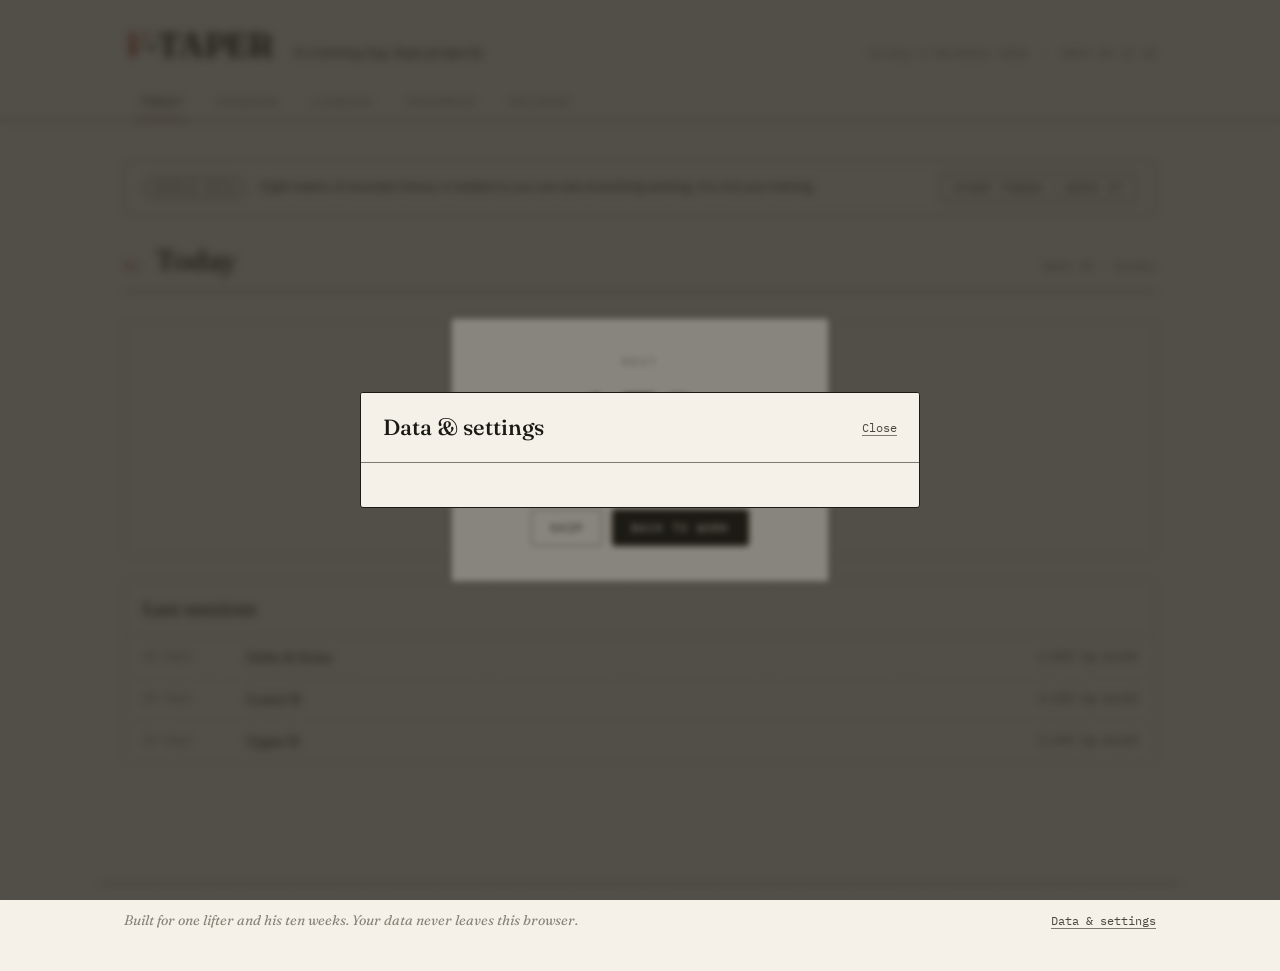
==== index.html @ 26469aaa "V-TAPER v1: training log with program, logbook, progress charts, PR board, rest timer" ====
<!DOCTYPE html>
<html lang="en">
<head>
<meta charset="UTF-8">
<meta name="viewport" content="width=device-width, initial-scale=1.0">
<title>V-TAPER — A Training Log</title>
<meta name="description" content="A ten-week V-taper training log. Sessions, records, and progress - kept on paper rules, run by a machine.">
<link rel="preconnect" href="https://fonts.googleapis.com">
<link rel="preconnect" href="https://fonts.gstatic.com" crossorigin>
<link href="https://fonts.googleapis.com/css2?family=Fraunces:opsz,wght@9..144,300;9..144,400;9..144,500;9..144,600&family=Archivo:wght@400;500;600;700&family=IBM+Plex+Mono:wght@400;500;600&display=swap" rel="stylesheet">
<link rel="stylesheet" href="styles.css">
<link rel="icon" href="data:image/svg+xml,<svg xmlns='http://www.w3.org/2000/svg' viewBox='0 0 100 100'><text y='.9em' font-size='90'>V</text></svg>">
</head>
<body>
<div class="grain" aria-hidden="true"></div>

<header class="masthead">
  <div class="masthead-inner">
    <div class="wordmark">
      <span class="wordmark-v">V</span><span class="wordmark-rest">-TAPER</span>
    </div>
    <p class="masthead-sub">A training log, kept properly</p>
    <div class="masthead-meta">
      <span id="today-line">—</span>
      <span class="dot">·</span>
      <span id="week-line">—</span>
    </div>
  </div>
  <nav class="tabs" id="tabs" role="tablist">
    <button class="tab is-active" data-view="today" role="tab">Today</button>
    <button class="tab" data-view="program" role="tab">Program</button>
    <button class="tab" data-view="log" role="tab">Logbook</button>
    <button class="tab" data-view="progress" role="tab">Progress</button>
    <button class="tab" data-view="records" role="tab">Records</button>
  </nav>
</header>

<main id="app" class="app"><!-- views render here --></main>

<footer class="colophon">
  <p>Built for one lifter and his ten weeks. Your data never leaves this browser.</p>
  <button class="linklike" id="data-menu-btn">Data &amp; settings</button>
</footer>

<div class="overlay" id="timer-overlay" hidden>
  <div class="timer-card">
    <p class="kicker">Rest</p>
    <div class="timer-face" id="timer-face">1:30</div>
    <div class="timer-presets" id="timer-presets"></div>
    <div class="timer-actions">
      <button class="btn ghost" id="timer-skip">Skip</button>
      <button class="btn" id="timer-close">Back to work</button>
    </div>
  </div>
</div>

<div class="overlay" id="data-overlay" hidden>
  <div class="sheet">
    <div class="sheet-head">
      <h2>Data &amp; settings</h2>
      <button class="linklike" id="data-close">Close</button>
    </div>
    <div class="sheet-body" id="data-sheet-body"></div>
  </div>
</div>

<script src="program.js"></script>
<script src="seed.js"></script>
<script src="app.js"></script>
</body>
</html>
---- styles.css ----
/* ————————————————————————————————————————
   V-TAPER — a training log, kept properly
   Paper, ink, hairlines. No chrome.
———————————————————————————————————————— */
:root {
  --paper: #f5f1e8;
  --paper-2: #efe9dc;
  --ink: #1c1a14;
  --ink-2: #4a463c;
  --ink-3: #8a8478;
  --line: rgba(28, 26, 20, 0.18);
  --line-strong: rgba(28, 26, 20, 0.55);
  --accent: #a4311c;
  --accent-soft: rgba(164, 49, 28, 0.08);
  --good: #3d6b35;
  --radius: 3px;
  --serif: "Fraunces", "Iowan Old Style", Georgia, serif;
  --sans: "Archivo", "Helvetica Neue", Arial, sans-serif;
  --mono: "IBM Plex Mono", "SFMono-Regular", Consolas, monospace;
  --ease: cubic-bezier(0.22, 1, 0.36, 1);
}

* { margin: 0; padding: 0; box-sizing: border-box; }
html { scroll-behavior: smooth; }
body {
  background: var(--paper);
  color: var(--ink);
  font-family: var(--sans);
  font-size: 16px;
  line-height: 1.5;
  -webkit-font-smoothing: antialiased;
}

/* paper grain — a whisper, not a texture pack */
.grain {
  position: fixed; inset: 0; pointer-events: none; z-index: 60;
  opacity: 0.5; mix-blend-mode: multiply;
  background-image: url("data:image/svg+xml,%3Csvg xmlns='http://www.w3.org/2000/svg' width='140' height='140'%3E%3Cfilter id='n'%3E%3CfeTurbulence type='fractalNoise' baseFrequency='0.9' numOctaves='2'/%3E%3CfeColorMatrix values='0 0 0 0 0 0 0 0 0 0 0 0 0 0 0 0 0 0 0.035 0'/%3E%3C/filter%3E%3Crect width='140' height='140' filter='url(%23n)'/%3E%3C/svg%3E");
}

::selection { background: var(--accent); color: var(--paper); }

/* ————— masthead ————— */
.masthead {
  border-bottom: 1px solid var(--line-strong);
  background: var(--paper);
  position: sticky; top: 0; z-index: 40;
}
.masthead-inner {
  max-width: 1080px; margin: 0 auto;
  padding: 28px 24px 18px;
  display: flex; align-items: baseline; gap: 20px; flex-wrap: wrap;
}
.wordmark {
  font-family: var(--serif);
  font-size: 34px; font-weight: 600; letter-spacing: -0.01em;
  line-height: 1;
}
.wordmark-v { color: var(--accent); font-style: italic; font-weight: 500; }
.masthead-sub {
  font-family: var(--serif); font-style: italic;
  color: var(--ink-2); font-size: 15px;
}
.masthead-meta {
  margin-left: auto;
  font-family: var(--mono); font-size: 12px; color: var(--ink-3);
  letter-spacing: 0.02em; text-align: right;
}
.masthead-meta .dot { margin: 0 6px; }

.tabs {
  max-width: 1080px; margin: 0 auto; padding: 0 24px;
  display: flex; gap: 2px; overflow-x: auto;
  scrollbar-width: none;
}
.tabs::-webkit-scrollbar { display: none; }
.tab {
  appearance: none; background: none; border: none; cursor: pointer;
  font-family: var(--mono); font-size: 12px; letter-spacing: 0.14em;
  text-transform: uppercase; color: var(--ink-3);
  padding: 12px 16px 11px; position: relative; white-space: nowrap;
  transition: color 180ms var(--ease);
}
.tab::after {
  content: ""; position: absolute; left: 12px; right: 12px; bottom: -1px;
  height: 2px; background: var(--accent);
  transform: scaleX(0); transform-origin: left;
  transition: transform 240ms var(--ease);
}
.tab:hover { color: var(--ink); }
.tab.is-active { color: var(--ink); }
.tab.is-active::after { transform: scaleX(1); }

/* ————— layout ————— */
.app { max-width: 1080px; margin: 0 auto; padding: 40px 24px 120px; }
.view { animation: viewin 420ms var(--ease) both; }
@keyframes viewin {
  from { opacity: 0; transform: translateY(10px); }
  to { opacity: 1; transform: none; }
}

.section-head {
  display: flex; align-items: baseline; gap: 16px;
  border-bottom: 1px solid var(--line-strong);
  padding-bottom: 10px; margin-bottom: 28px;
}
.section-num {
  font-family: var(--mono); font-size: 12px; color: var(--accent);
  letter-spacing: 0.1em;
}
.section-title {
  font-family: var(--serif); font-weight: 500; font-size: 28px;
  letter-spacing: -0.01em;
}
.section-note {
  margin-left: auto; font-family: var(--mono); font-size: 12px;
  color: var(--ink-3); text-align: right;
}

.kicker {
  font-family: var(--mono); font-size: 11px; letter-spacing: 0.18em;
  text-transform: uppercase; color: var(--ink-3);
}

/* ————— panels ————— */
.panel {
  border: 1px solid var(--line);
  border-radius: var(--radius);
  background: var(--paper);
}
.panel + .panel { margin-top: 16px; }
.panel-head {
  display: flex; align-items: baseline; gap: 12px;
  padding: 14px 18px; border-bottom: 1px solid var(--line);
}
.panel-title { font-family: var(--serif); font-size: 18px; font-weight: 500; }
.panel-aside { margin-left: auto; font-family: var(--mono); font-size: 11px; color: var(--ink-3); }

/* ————— buttons ————— */
.btn {
  appearance: none; cursor: pointer;
  font-family: var(--mono); font-size: 12px; letter-spacing: 0.1em;
  text-transform: uppercase;
  background: var(--ink); color: var(--paper);
  border: 1px solid var(--ink); border-radius: var(--radius);
  padding: 10px 18px;
  transition: background 160ms var(--ease), color 160ms var(--ease), transform 120ms var(--ease);
}
.btn:hover { background: var(--accent); border-color: var(--accent); }
.btn:active { transform: translateY(1px); }
.btn.ghost { background: transparent; color: var(--ink); border-color: var(--line-strong); }
.btn.ghost:hover { background: var(--ink); color: var(--paper); border-color: var(--ink); }
.btn.small { padding: 6px 12px; font-size: 11px; }
.btn[disabled] { opacity: 0.35; pointer-events: none; }
.linklike {
  appearance: none; background: none; border: none; cursor: pointer;
  font-family: var(--mono); font-size: 12px; color: var(--ink-2);
  text-decoration: underline; text-underline-offset: 3px;
  text-decoration-color: var(--line-strong);
}
.linklike:hover { color: var(--accent); text-decoration-color: var(--accent); }

/* ————— today: exercise table ————— */
.session-banner {
  display: flex; align-items: baseline; gap: 18px; flex-wrap: wrap;
  margin-bottom: 24px;
}
.session-name { font-family: var(--serif); font-size: 40px; font-weight: 300; letter-spacing: -0.02em; line-height: 1.05; }
.session-name em { font-style: italic; color: var(--accent); }
.session-facts { font-family: var(--mono); font-size: 12px; color: var(--ink-2); }
.session-facts b { color: var(--ink); font-weight: 600; }

.ex-list { display: flex; flex-direction: column; gap: 14px; }
.ex-card {
  border: 1px solid var(--line); border-radius: var(--radius);
  background: var(--paper);
  transition: border-color 200ms var(--ease), background 300ms var(--ease);
}
.ex-card.done { background: var(--paper-2); border-color: var(--line); }
.ex-card.done .ex-name { color: var(--ink-3); }
.ex-top {
  display: flex; align-items: baseline; gap: 14px;
  padding: 16px 18px 12px;
}
.ex-index {
  font-family: var(--mono); font-size: 12px; color: var(--accent);
  min-width: 26px;
}
.ex-name { font-family: var(--serif); font-size: 20px; font-weight: 500; transition: color 200ms; }
.ex-target { margin-left: auto; font-family: var(--mono); font-size: 12px; color: var(--ink-2); white-space: nowrap; }
.ex-pr { font-family: var(--mono); font-size: 11px; color: var(--good); white-space: nowrap; }

.set-rows { border-top: 1px solid var(--line); }
.set-row {
  display: grid;
  grid-template-columns: 44px 1fr 1fr 1fr 52px;
  gap: 8px; align-items: center;
  padding: 8px 18px;
  border-bottom: 1px solid var(--line);
  transition: background 200ms var(--ease);
}
.set-row:last-child { border-bottom: none; }
.set-row.head {
  padding: 6px 18px;
  font-family: var(--mono); font-size: 10px; letter-spacing: 0.14em;
  text-transform: uppercase; color: var(--ink-3);
}
.set-row.logged { background: rgba(61, 107, 53, 0.06); }
.set-label { font-family: var(--mono); font-size: 12px; color: var(--ink-3); }
.set-row.logged .set-label { color: var(--good); }
.set-prev { font-family: var(--mono); font-size: 12px; color: var(--ink-3); }
.set-input {
  width: 100%; max-width: 90px;
  font-family: var(--mono); font-size: 14px; color: var(--ink);
  background: transparent;
  border: none; border-bottom: 1px solid var(--line);
  padding: 4px 2px; text-align: right;
  transition: border-color 160ms;
}
.set-input:focus { outline: none; border-bottom-color: var(--accent); }
.set-input::placeholder { color: var(--ink-3); opacity: 0.6; }
.set-check {
  appearance: none; cursor: pointer; justify-self: end;
  width: 26px; height: 26px; border-radius: 50%;
  border: 1px solid var(--line-strong); background: transparent;
  display: grid; place-items: center;
  transition: all 180ms var(--ease);
}
.set-check svg { width: 12px; height: 12px; stroke: var(--paper); stroke-width: 3; fill: none; opacity: 0; transform: scale(0.4); transition: all 200ms var(--ease); }
.set-check.on { background: var(--good); border-color: var(--good); }
.set-check.on svg { opacity: 1; transform: scale(1); }
.set-check:hover { border-color: var(--good); }

.ex-notes { padding: 10px 18px 14px; display: flex; gap: 10px; align-items: center; }
.ex-notes input {
  flex: 1; background: transparent; border: none;
  border-bottom: 1px dashed var(--line);
  font-family: var(--serif); font-style: italic; font-size: 14px; color: var(--ink-2);
  padding: 4px 2px;
}
.ex-notes input:focus { outline: none; border-bottom-color: var(--accent); }
.ex-notes input::placeholder { color: var(--ink-3); }

.session-bar {
  position: sticky; bottom: 0; z-index: 30;
  margin-top: 28px;
  border: 1px solid var(--ink); border-radius: var(--radius);
  background: var(--paper);
  display: flex; align-items: center; gap: 16px;
  padding: 14px 18px;
  box-shadow: 0 -8px 24px rgba(28,26,20,0.08);
}
.session-progress { font-family: var(--mono); font-size: 12px; color: var(--ink-2); }
.session-progress b { color: var(--ink); }
.session-bar .btn { margin-left: auto; }

.rest-day {
  border: 1px solid var(--line); border-radius: var(--radius);
  padding: 64px 32px; text-align: center;
}
.rest-day h3 { font-family: var(--serif); font-weight: 300; font-size: 34px; letter-spacing: -0.01em; margin-bottom: 10px; }
.rest-day h3 em { color: var(--accent); }
.rest-day p { color: var(--ink-2); font-size: 15px; max-width: 46ch; margin: 0 auto; }

/* ————— program view ————— */
.week-grid { display: grid; grid-template-columns: repeat(7, 1fr); gap: 10px; }
.day-cell {
  border: 1px solid var(--line); border-radius: var(--radius);
  padding: 14px 12px; min-height: 130px;
  display: flex; flex-direction: column; gap: 6px;
  transition: border-color 180ms var(--ease), transform 180ms var(--ease);
  cursor: pointer; background: var(--paper);
}
.day-cell:hover { border-color: var(--line-strong); transform: translateY(-2px); }
.day-cell.today { border-color: var(--accent); border-width: 1px; box-shadow: inset 0 0 0 1px var(--accent); }
.day-cell.rest { background: var(--paper-2); }
.day-dow { font-family: var(--mono); font-size: 10px; letter-spacing: 0.16em; text-transform: uppercase; color: var(--ink-3); }
.day-name { font-family: var(--serif); font-size: 16px; font-weight: 500; line-height: 1.2; }
.day-focus { font-family: var(--mono); font-size: 10px; color: var(--ink-3); margin-top: auto; }
.day-cell.rest .day-name { color: var(--ink-3); font-style: italic; }

.program-detail { margin-top: 24px; }
.program-detail .ex-line {
  display: flex; gap: 14px; align-items: baseline;
  padding: 10px 0; border-bottom: 1px solid var(--line);
}
.program-detail .ex-line .n { font-family: var(--mono); font-size: 11px; color: var(--accent); min-width: 24px; }
.program-detail .ex-line .nm { font-family: var(--serif); font-size: 17px; }
.program-detail .ex-line .tg { margin-left: auto; font-family: var(--mono); font-size: 12px; color: var(--ink-2); }

/* ————— logbook ————— */
.log-entry { border: 1px solid var(--line); border-radius: var(--radius); margin-bottom: 12px; overflow: hidden; }
.log-entry-head {
  width: 100%; appearance: none; background: none; border: none; cursor: pointer;
  display: flex; align-items: baseline; gap: 14px;
  padding: 16px 18px; text-align: left;
  transition: background 160ms;
}
.log-entry-head:hover { background: var(--paper-2); }
.log-date { font-family: var(--mono); font-size: 12px; color: var(--ink-3); min-width: 92px; }
.log-name { font-family: var(--serif); font-size: 18px; font-weight: 500; }
.log-vol { margin-left: auto; font-family: var(--mono); font-size: 12px; color: var(--ink-2); }
.log-badge { font-family: var(--mono); font-size: 10px; letter-spacing: 0.1em; color: var(--good); border: 1px solid var(--good); border-radius: 20px; padding: 2px 8px; text-transform: uppercase; }
.log-badge.pr { color: var(--accent); border-color: var(--accent); }
.log-body { border-top: 1px solid var(--line); padding: 6px 18px 14px; display: none; }
.log-entry.open .log-body { display: block; }
.log-ex-line { display: flex; gap: 12px; padding: 7px 0; border-bottom: 1px dashed var(--line); font-size: 14px; }
.log-ex-line:last-child { border-bottom: none; }
.log-ex-line .nm { font-family: var(--serif); }
.log-ex-line .sets { margin-left: auto; font-family: var(--mono); font-size: 12px; color: var(--ink-2); }

/* ————— progress ————— */
.chart-block { border: 1px solid var(--line); border-radius: var(--radius); padding: 20px; margin-bottom: 18px; }
.chart-block h4 { font-family: var(--serif); font-size: 18px; font-weight: 500; margin-bottom: 2px; }
.chart-block .chart-sub { font-family: var(--mono); font-size: 11px; color: var(--ink-3); margin-bottom: 16px; }
.chart-svg { width: 100%; height: auto; display: block; }
.chart-svg text { font-family: var(--mono); font-size: 10px; fill: var(--ink-3); }
.chart-svg .axis { stroke: var(--line-strong); stroke-width: 1; }
.chart-svg .grid-line { stroke: var(--line); stroke-width: 1; stroke-dasharray: 2 4; }
.chart-svg .data-line { stroke: var(--accent); stroke-width: 2; fill: none; }
.chart-svg .data-area { fill: var(--accent); opacity: 0.07; }
.chart-svg .data-dot { fill: var(--paper); stroke: var(--accent); stroke-width: 2; }
.chart-svg .bar { fill: var(--ink); transition: opacity 150ms; }
.chart-svg .bar:hover { opacity: 0.7; }
.chart-svg .bar.accent { fill: var(--accent); }
.chart-tip {
  position: fixed; z-index: 80; pointer-events: none;
  background: var(--ink); color: var(--paper);
  font-family: var(--mono); font-size: 11px;
  padding: 6px 10px; border-radius: var(--radius);
  opacity: 0; transform: translateY(4px);
  transition: opacity 140ms, transform 140ms;
}
.chart-tip.show { opacity: 1; transform: none; }

.picker-row { display: flex; gap: 8px; flex-wrap: wrap; margin-bottom: 18px; }
.chip {
  appearance: none; cursor: pointer;
  font-family: var(--mono); font-size: 11px; letter-spacing: 0.06em;
  border: 1px solid var(--line); border-radius: 20px;
  background: transparent; color: var(--ink-2);
  padding: 6px 14px;
  transition: all 160ms var(--ease);
}
.chip:hover { border-color: var(--line-strong); color: var(--ink); }
.chip.on { background: var(--ink); color: var(--paper); border-color: var(--ink); }

.stat-strip { display: grid; grid-template-columns: repeat(4, 1fr); border: 1px solid var(--line); border-radius: var(--radius); margin-bottom: 24px; }
.stat-cell { padding: 18px; border-right: 1px solid var(--line); }
.stat-cell:last-child { border-right: none; }
.stat-num { font-family: var(--serif); font-size: 32px; font-weight: 400; letter-spacing: -0.02em; line-height: 1.1; }
.stat-num small { font-size: 15px; color: var(--ink-3); }
.stat-lab { font-family: var(--mono); font-size: 10px; letter-spacing: 0.14em; text-transform: uppercase; color: var(--ink-3); margin-top: 4px; }

/* ————— records ————— */
.pr-grid { display: grid; grid-template-columns: repeat(auto-fill, minmax(240px, 1fr)); gap: 12px; }
.pr-card {
  border: 1px solid var(--line); border-radius: var(--radius);
  padding: 18px; position: relative;
  transition: transform 180ms var(--ease), border-color 180ms var(--ease);
}
.pr-card:hover { transform: translateY(-2px); border-color: var(--line-strong); }
.pr-ex { font-family: var(--serif); font-size: 17px; font-weight: 500; margin-bottom: 8px; }
.pr-val { font-family: var(--serif); font-size: 34px; font-weight: 300; letter-spacing: -0.02em; }
.pr-val small { font-size: 14px; color: var(--ink-3); font-family: var(--mono); letter-spacing: 0; }
.pr-when { font-family: var(--mono); font-size: 10px; color: var(--ink-3); margin-top: 6px; }
.pr-stamp {
  position: absolute; top: 12px; right: 12px;
  font-family: var(--mono); font-size: 9px; letter-spacing: 0.12em;
  text-transform: uppercase; color: var(--accent);
  border: 1px solid var(--accent); border-radius: 20px; padding: 2px 8px;
  transform: rotate(6deg);
}

/* ————— overlays ————— */
.overlay {
  position: fixed; inset: 0; z-index: 90;
  background: rgba(28, 26, 20, 0.5);
  backdrop-filter: blur(3px);
  display: grid; place-items: center; padding: 20px;
  animation: fadein 200ms var(--ease);
}
@keyframes fadein { from { opacity: 0; } }
.timer-card {
  background: var(--paper); border-radius: var(--radius);
  border: 1px solid var(--ink);
  padding: 36px 44px; text-align: center;
  animation: pop 280ms var(--ease);
  max-width: 380px; width: 100%;
}
@keyframes pop { from { opacity: 0; transform: scale(0.94) translateY(8px); } }
.timer-face {
  font-family: var(--serif); font-size: 84px; font-weight: 300;
  letter-spacing: -0.03em; line-height: 1; margin: 10px 0 22px;
  font-variant-numeric: tabular-nums;
}
.timer-face.urgent { color: var(--accent); }
.timer-presets { display: flex; gap: 8px; justify-content: center; margin-bottom: 22px; flex-wrap: wrap; }
.timer-actions { display: flex; gap: 10px; justify-content: center; }

.sheet {
  background: var(--paper); border: 1px solid var(--ink); border-radius: var(--radius);
  width: 100%; max-width: 560px; max-height: 84vh; overflow: auto;
  animation: pop 280ms var(--ease);
}
.sheet-head {
  display: flex; align-items: center; justify-content: space-between;
  padding: 18px 22px; border-bottom: 1px solid var(--line-strong);
  position: sticky; top: 0; background: var(--paper);
}
.sheet-head h2 { font-family: var(--serif); font-weight: 500; font-size: 22px; }
.sheet-body { padding: 22px; }
.sheet-body h5 { font-family: var(--mono); font-size: 11px; letter-spacing: 0.16em; text-transform: uppercase; color: var(--ink-3); margin: 22px 0 10px; }
.sheet-body h5:first-child { margin-top: 0; }
.sheet-body p { font-size: 14px; color: var(--ink-2); margin-bottom: 10px; }
.sheet-row { display: flex; gap: 10px; align-items: center; margin-bottom: 10px; flex-wrap: wrap; }
.sheet-row input[type="date"], .sheet-row input[type="number"] {
  font-family: var(--mono); font-size: 13px; padding: 8px 10px;
  border: 1px solid var(--line-strong); border-radius: var(--radius); background: var(--paper); color: var(--ink);
}
.danger { color: var(--accent); }

.sample-banner {
  border: 1px dashed var(--line-strong); border-radius: var(--radius);
  padding: 12px 18px; margin-bottom: 24px;
  display: flex; gap: 14px; align-items: center; flex-wrap: wrap;
  font-size: 13px; color: var(--ink-2);
}
.sample-banner .tag {
  font-family: var(--mono); font-size: 10px; letter-spacing: 0.14em; text-transform: uppercase;
  border: 1px solid var(--ink-2); border-radius: 20px; padding: 2px 10px; color: var(--ink-2);
  white-space: nowrap;
}
.sample-banner button { margin-left: auto; }

/* ————— colophon ————— */
.colophon {
  border-top: 1px solid var(--line-strong);
  max-width: 1080px; margin: 0 auto; padding: 26px 24px 40px;
  display: flex; align-items: baseline; gap: 18px; flex-wrap: wrap;
}
.colophon p { font-family: var(--serif); font-style: italic; font-size: 14px; color: var(--ink-3); }
.colophon .linklike { margin-left: auto; }

/* ————— empty states ————— */
.empty {
  border: 1px dashed var(--line-strong); border-radius: var(--radius);
  padding: 56px 32px; text-align: center; color: var(--ink-3);
}
.empty .big { font-family: var(--serif); font-style: italic; font-size: 22px; margin-bottom: 8px; color: var(--ink-2); }

/* ————— responsive ————— */
@media (max-width: 860px) {
  .week-grid { grid-template-columns: repeat(2, 1fr); }
  .stat-strip { grid-template-columns: repeat(2, 1fr); }
  .stat-cell:nth-child(2) { border-right: none; }
  .stat-cell:nth-child(1), .stat-cell:nth-child(2) { border-bottom: 1px solid var(--line); }
  .masthead-meta { display: none; }
  .session-name { font-size: 30px; }
}
@media (max-width: 640px) {
  .app { padding: 28px 14px 100px; }
  .masthead-inner { padding: 20px 14px 14px; }
  .tabs { padding: 0 14px; }
  .wordmark { font-size: 27px; }
  .set-row { grid-template-columns: 34px 1fr 1fr 44px; }
  .set-row .set-prev { display: none; }
  .set-row.head .set-prev-lab { display: none; }
  .week-grid { grid-template-columns: 1fr 1fr; }
  .timer-face { font-size: 64px; }
  .session-bar { flex-wrap: wrap; }
  .session-bar .btn { margin-left: 0; width: 100%; }
}

@media (prefers-reduced-motion: reduce) {
  *, *::before, *::after { animation-duration: 0.01ms !important; transition-duration: 0.01ms !important; }
}
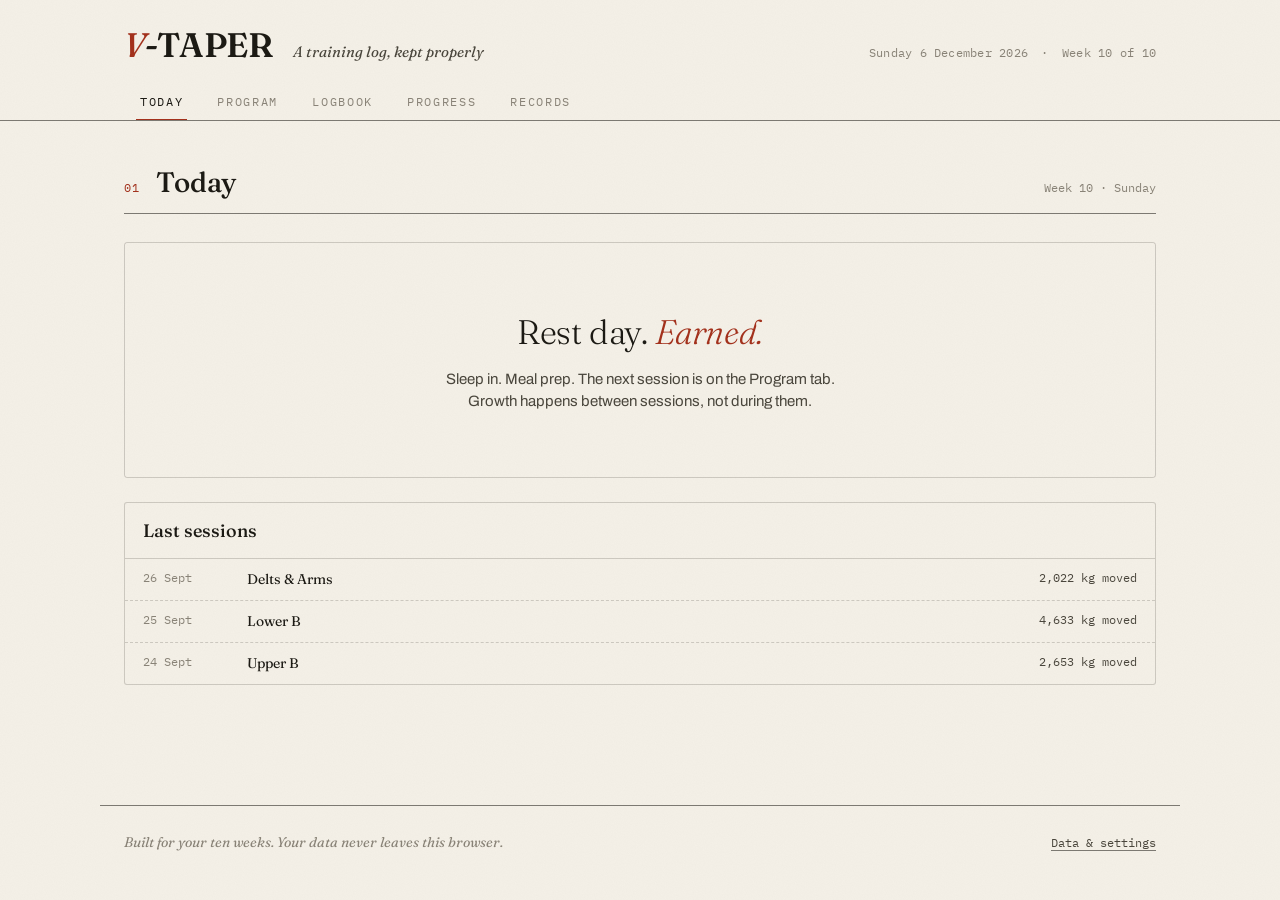
==== commit 13824e02: "De-personalize: generic template framing, remove sample-data banners, neutral seed history" ====
--- a/index.html
+++ b/index.html
@@ -38,7 +38,7 @@
 <main id="app" class="app"><!-- views render here --></main>
 
 <footer class="colophon">
-  <p>Built for one lifter and his ten weeks. Your data never leaves this browser.</p>
+  <p>Built for your ten weeks. Your data never leaves this browser.</p>
   <button class="linklike" id="data-menu-btn">Data &amp; settings</button>
 </footer>
 
--- a/styles.css
+++ b/styles.css
@@ -475,3 +475,6 @@
 @media (prefers-reduced-motion: reduce) {
   *, *::before, *::after { animation-duration: 0.01ms !important; transition-duration: 0.01ms !important; }
 }
+
+/* hidden attribute must beat display:grid on overlays */
+.overlay[hidden] { display: none !important; }
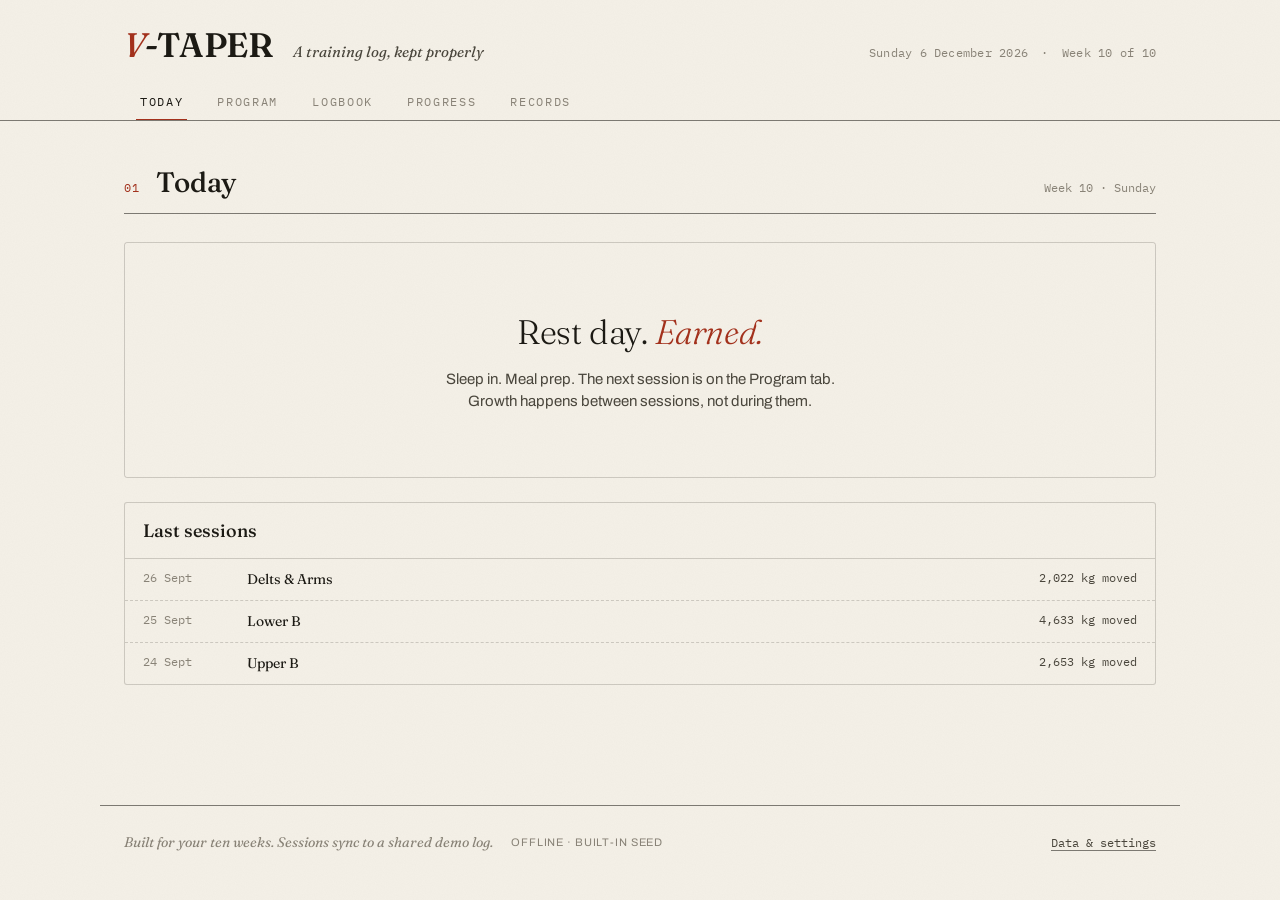
==== commit 267d8cff: "Shared-log backend: Supabase sync with seed fallback, live/offline data label, honest colophon" ====
--- a/index.html
+++ b/index.html
@@ -38,7 +38,8 @@
 <main id="app" class="app"><!-- views render here --></main>
 
 <footer class="colophon">
-  <p>Built for your ten weeks. Your data never leaves this browser.</p>
+  <p>Built for your ten weeks. Sessions sync to a shared demo log.</p>
+  <span id="data-label" class="data-label">Offline &middot; built-in seed</span>
   <button class="linklike" id="data-menu-btn">Data &amp; settings</button>
 </footer>
 
--- a/styles.css
+++ b/styles.css
@@ -441,6 +441,8 @@
 }
 .colophon p { font-family: var(--serif); font-style: italic; font-size: 14px; color: var(--ink-3); }
 .colophon .linklike { margin-left: auto; }
+.data-label { font-size: 11px; letter-spacing: .08em; text-transform: uppercase; color: var(--ink-3); align-self: center; }
+.data-label.live { color: var(--accent); }
 
 /* ————— empty states ————— */
 .empty {
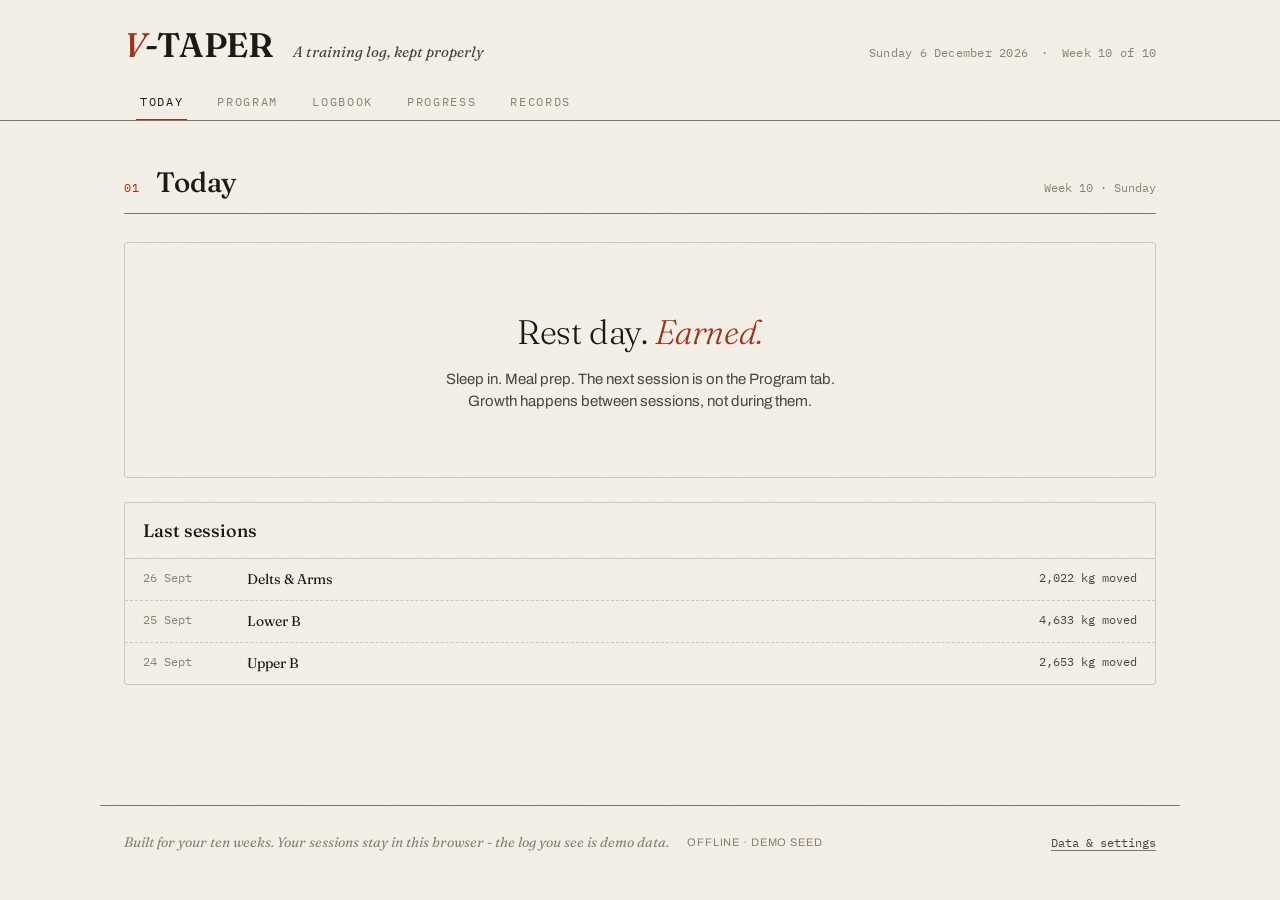
==== commit 48cbe6cc: "Privacy retrofit: personal entries stay local-only; public API serves demo rows only (anon write rem" ====
--- a/index.html
+++ b/index.html
@@ -38,8 +38,8 @@
 <main id="app" class="app"><!-- views render here --></main>
 
 <footer class="colophon">
-  <p>Built for your ten weeks. Sessions sync to a shared demo log.</p>
-  <span id="data-label" class="data-label">Offline &middot; built-in seed</span>
+  <p>Built for your ten weeks. Your sessions stay in this browser - the log you see is demo data.</p>
+  <span id="data-label" class="data-label">Offline &middot; demo seed</span>
   <button class="linklike" id="data-menu-btn">Data &amp; settings</button>
 </footer>
 
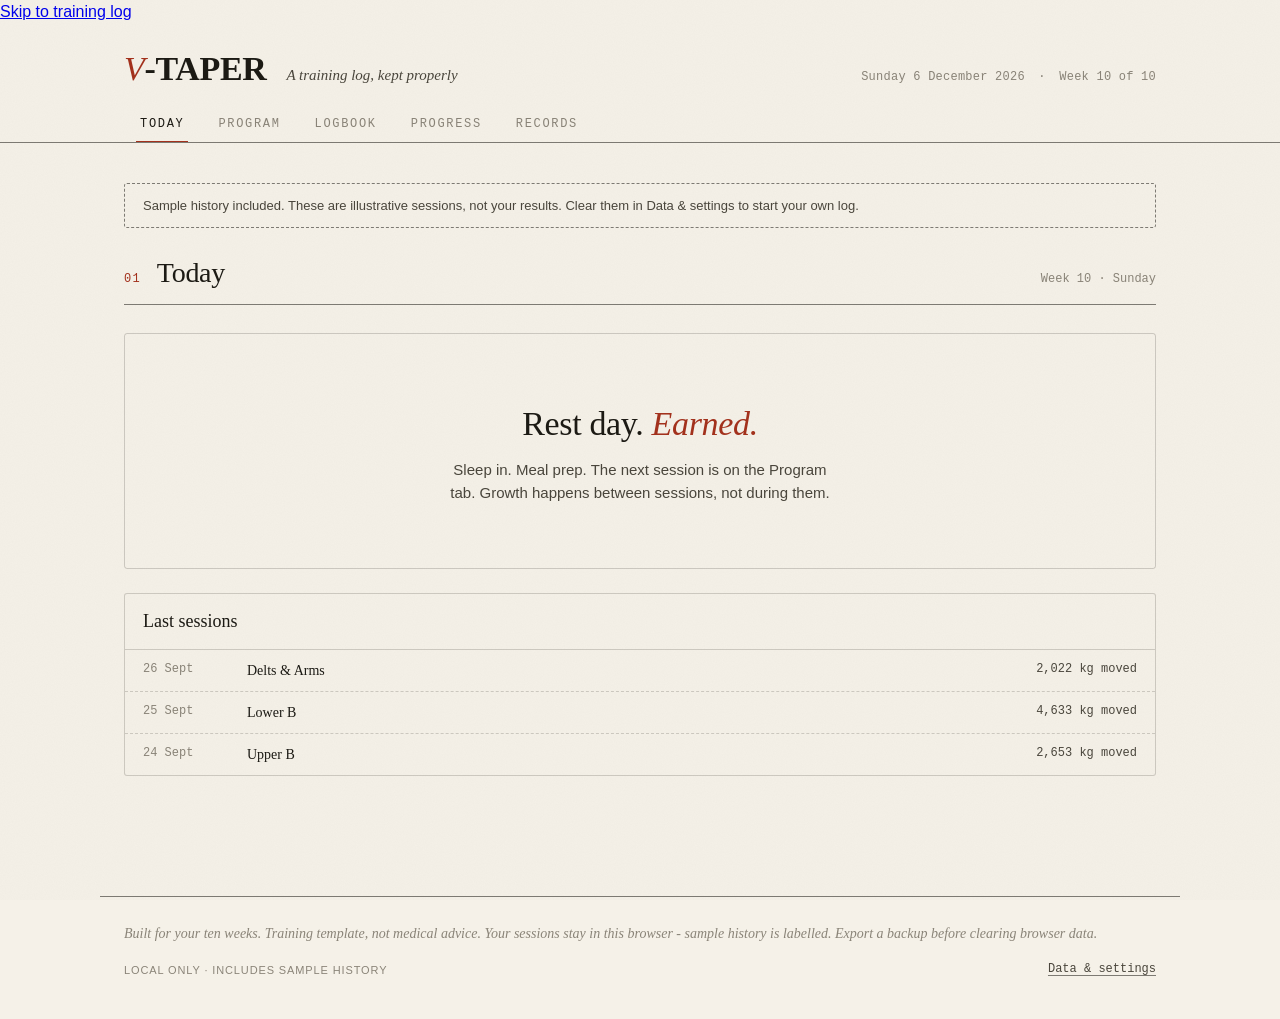
==== commit d0ad1ff4: "Make training data local and reliable" ====
--- a/index.html
+++ b/index.html
@@ -4,14 +4,21 @@
 <meta charset="UTF-8">
 <meta name="viewport" content="width=device-width, initial-scale=1.0">
 <title>V-TAPER — A Training Log</title>
+<link rel="canonical" href="https://aditya2375.github.io/v-taper/">
+<meta name="referrer" content="no-referrer">
+<meta http-equiv="Content-Security-Policy" content="default-src 'self'; script-src 'self'; style-src 'self' 'unsafe-inline'; font-src 'self' data:; img-src 'self' data:; connect-src 'none'; object-src 'none'; base-uri 'self'; form-action 'none'">
+<meta property="og:title" content="V-TAPER / A training log">
+<meta property="og:description" content="Local-first sessions, records and progress. No account, no shared workout backend.">
+<meta property="og:type" content="website">
+<meta property="og:url" content="https://aditya2375.github.io/v-taper/">
+<meta name="twitter:card" content="summary">
 <meta name="description" content="A ten-week V-taper training log. Sessions, records, and progress - kept on paper rules, run by a machine.">
-<link rel="preconnect" href="https://fonts.googleapis.com">
-<link rel="preconnect" href="https://fonts.gstatic.com" crossorigin>
-<link href="https://fonts.googleapis.com/css2?family=Fraunces:opsz,wght@9..144,300;9..144,400;9..144,500;9..144,600&family=Archivo:wght@400;500;600;700&family=IBM+Plex+Mono:wght@400;500;600&display=swap" rel="stylesheet">
+<link rel="stylesheet" href="fonts.css">
 <link rel="stylesheet" href="styles.css">
 <link rel="icon" href="data:image/svg+xml,<svg xmlns='http://www.w3.org/2000/svg' viewBox='0 0 100 100'><text y='.9em' font-size='90'>V</text></svg>">
 </head>
 <body>
+<a class="skip-link" href="#app">Skip to training log</a>
 <div class="grain" aria-hidden="true"></div>
 
 <header class="masthead">
@@ -27,7 +34,7 @@
     </div>
   </div>
   <nav class="tabs" id="tabs" role="tablist">
-    <button class="tab is-active" data-view="today" role="tab">Today</button>
+    <button class="tab is-active" data-view="today" role="tab" aria-selected="true">Today</button>
     <button class="tab" data-view="program" role="tab">Program</button>
     <button class="tab" data-view="log" role="tab">Logbook</button>
     <button class="tab" data-view="progress" role="tab">Progress</button>
@@ -35,11 +42,11 @@
   </nav>
 </header>
 
-<main id="app" class="app"><!-- views render here --></main>
+<main tabindex="-1" id="app" class="app"><!-- views render here --></main>
 
 <footer class="colophon">
-  <p>Built for your ten weeks. Your sessions stay in this browser - the log you see is demo data.</p>
-  <span id="data-label" class="data-label">Offline &middot; demo seed</span>
+  <p>Built for your ten weeks. Training template, not medical advice. Your sessions stay in this browser - sample history is labelled. Export a backup before clearing browser data.</p>
+  <span id="data-label" class="data-label" role="status">Local only &middot; sample history</span>
   <button class="linklike" id="data-menu-btn">Data &amp; settings</button>
 </footer>
 
@@ -67,6 +74,7 @@
 
 <script src="program.js"></script>
 <script src="seed.js"></script>
+<script src="data.js"></script>
 <script src="app.js"></script>
 </body>
 </html>
